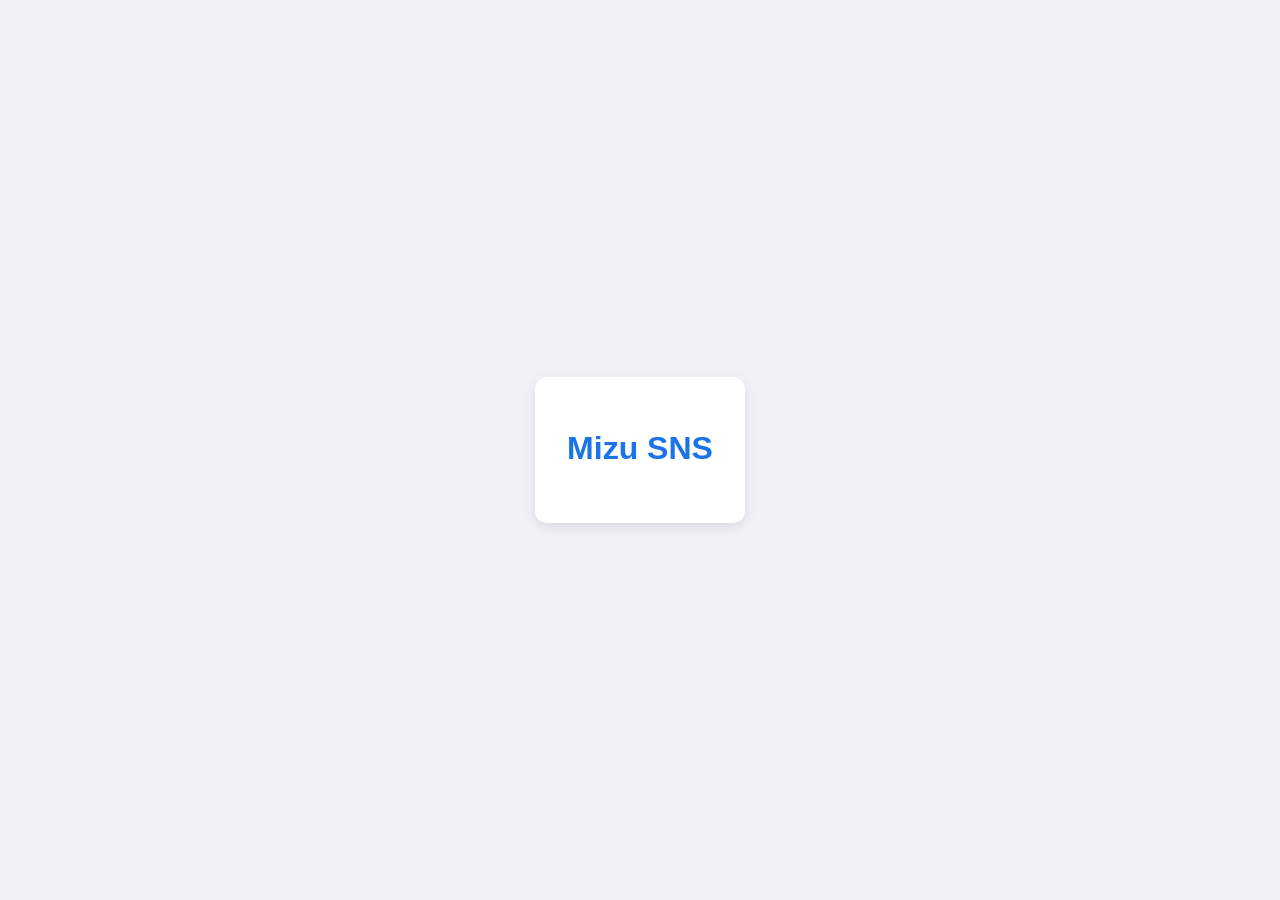
==== index.html @ 4012ebfb "Update index.html" ====
<!DOCTYPE html>
<html lang="ja">
<head>
    <meta charset="UTF-8">
    <meta name="viewport" content="width=device-width, initial-scale=1.0">
    <title>Mizu SNS - Google Login</title>
    <script src="https://accounts.google.com/gsi/client" async defer></script>
    <style>
        body { font-family: sans-serif; display: flex; flex-direction: column; align-items: center; justify-content: center; height: 100vh; margin: 0; background-color: #f0f2f5; }
        .login-box { background: white; padding: 2rem; border-radius: 12px; box-shadow: 0 4px 12px rgba(0,0,0,0.1); text-align: center; }
        h1 { color: #1a73e8; margin-bottom: 1.5rem; }
        #user-info { margin-top: 20px; display: none; }
        .profile-img { width: 80px; height: 80px; border-radius: 50%; margin-bottom: 10px; }
    </style>
</head>
<body>

    <div class="login-box">
        <h1>Mizu SNS</h1>

  <div id="g_id_onload"
       data-client_id="391723430266-hiijbc67trrqmumu6160fj61g2nvauba.apps.googleusercontent.com"           
       data-callback="handleCredentialResponse">
            </div>


        
        <div class="g_id_signin"
             data-type="standard"
             data-size="large"
             data-theme="outline"
             data-text="signin_with"
             data-shape="rectangular"
             data-logo_alignment="left">
        </div>

        <div id="user-info">
            <img id="user-pic" class="profile-img" src="" alt="Profile">
            <p id="user-name"></p>
            <p>ログインに成功しました！</p>
        </div>
    </div>

    <script>
        // ログインが成功した時に動く関数
        function handleCredentialResponse(response) {
            // サーバーから届いた「身分証明書」を解析
            const responsePayload = decodeJwtResponse(response.credential);

            console.log("ID: " + responsePayload.sub);
            console.log('Name: ' + responsePayload.name);
            console.log('Image URL: ' + responsePayload.picture);

            // 画面を書き換えてユーザー情報を表示
            document.querySelector(".g_id_signin").style.display = "none";
            document.getElementById("user-info").style.display = "block";
            document.getElementById("user-name").innerText = "こんにちは、" + responsePayload.name + "さん！";
            document.getElementById("user-pic").src = responsePayload.picture;
        }

        // Googleから届いた暗号（JWT）を読み解くための関数
        function decodeJwtResponse(token) {
            var base64Url = token.split('.')[1];
            var base64 = base64Url.replace(/-/g, '+').replace(/_/g, '/');
            var jsonPayload = decodeURIComponent(atob(base64).split('').map(function(c) {
                return '%' + ('00' + c.charCodeAt(0).toString(16)).slice(-2);
            }).join(''));
            return JSON.parse(jsonPayload);
        }
    </script>
</body>
</html>
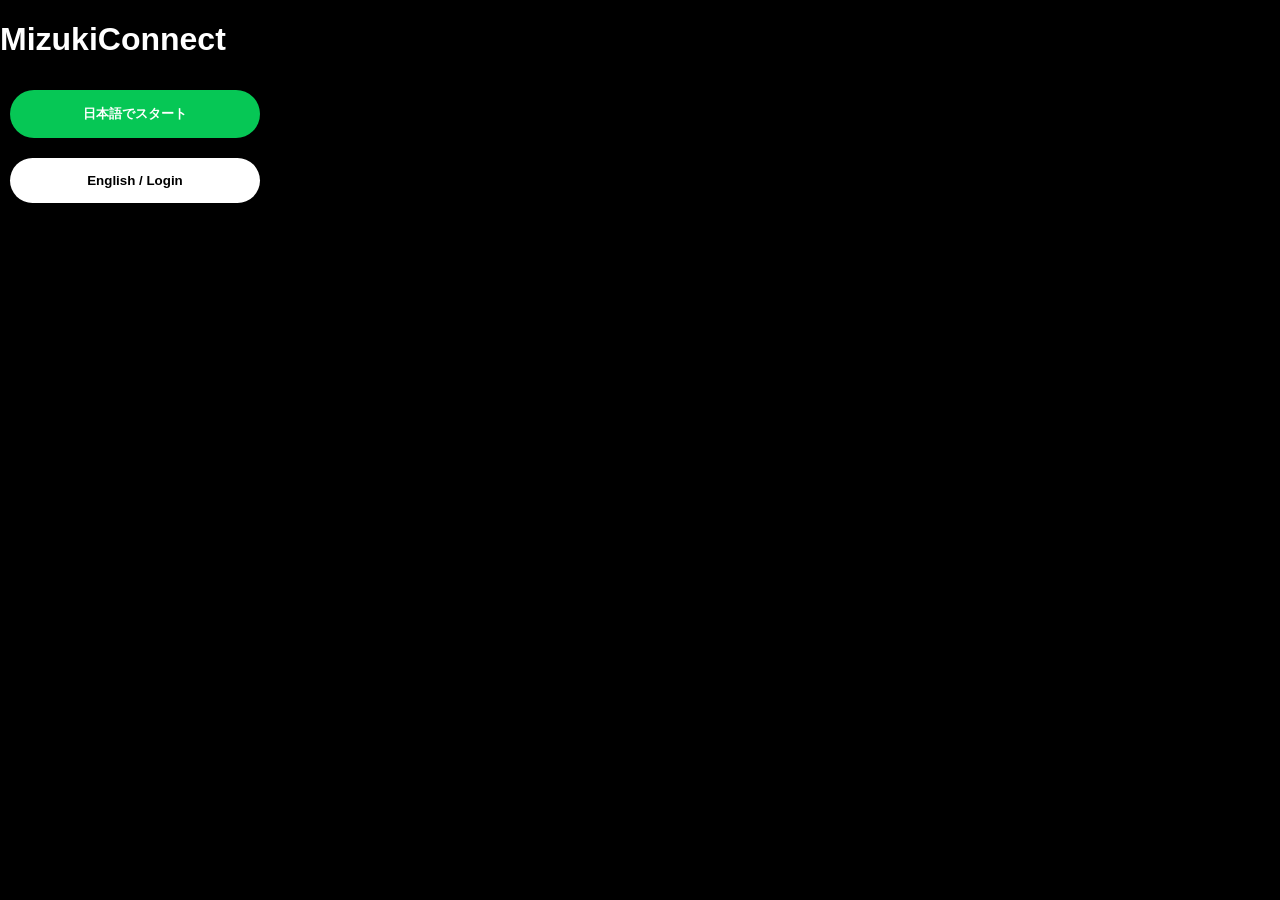
==== commit ce1b32be: "Update index.html" ====
--- a/index.html
+++ b/index.html
@@ -3,69 +3,129 @@
 <head>
     <meta charset="UTF-8">
     <meta name="viewport" content="width=device-width, initial-scale=1.0">
-    <title>Mizu SNS - Google Login</title>
+    <title>MizukiConnect</title>
     <script src="https://accounts.google.com/gsi/client" async defer></script>
     <style>
-        body { font-family: sans-serif; display: flex; flex-direction: column; align-items: center; justify-content: center; height: 100vh; margin: 0; background-color: #f0f2f5; }
-        .login-box { background: white; padding: 2rem; border-radius: 12px; box-shadow: 0 4px 12px rgba(0,0,0,0.1); text-align: center; }
-        h1 { color: #1a73e8; margin-bottom: 1.5rem; }
-        #user-info { margin-top: 20px; display: none; }
-        .profile-img { width: 80px; height: 80px; border-radius: 50%; margin-bottom: 10px; }
+        :root { --line-green: #06c755; --line-bg: #7494be; }
+        body { font-family: -apple-system, sans-serif; margin: 0; background: #000; color: white; overflow-x: hidden; }
+        .screen { display: none; height: 100vh; flex-direction: column; }
+        .active { display: flex; }
+        .btn { width: 250px; padding: 15px; margin: 10px; border-radius: 30px; border: none; font-weight: bold; cursor: pointer; }
+        input { border-radius: 8px; border: none; padding: 12px; margin: 10px; background: #1a1a1a; color: white; width: 80%; max-width: 300px; }
+        
+        /* LINE風 ID検索画面（トーク一覧） */
+        #search-screen { background: #fff; color: #000; }
+        .header { padding: 15px; font-weight: bold; font-size: 18px; border-bottom: 1px solid #eee; display: flex; justify-content: space-between; align-items: center; }
+        .search-bar { background: #f4f4f4; margin: 10px; padding: 10px; border-radius: 10px; color: #888; text-align: center; font-size: 14px; }
+        .user-item { display: flex; align-items: center; padding: 10px 15px; border-bottom: 1px solid #f9f9f9; }
+        .user-icon { width: 50px; height: 50px; border-radius: 18px; background: #eee; margin-right: 15px; }
+
+        /* LINE風 チャット画面 */
+        #chat-screen { background: var(--line-bg); }
+        #chat-area { flex: 1; overflow-y: auto; padding: 10px; display: flex; flex-direction: column; }
+        .bubble { max-width: 70%; padding: 10px; margin: 5px; border-radius: 15px; color: #000; font-size: 14px; position: relative; }
+        .mine { align-self: flex-end; background: #8de055; border-top-right-radius: 2px; }
+        .others { align-self: flex-start; background: #fff; border-top-left-radius: 2px; }
+
+        /* ナビゲーションバー */
+        .nav { display: flex; justify-content: space-around; background: #fff; border-top: 1px solid #eee; padding: 10px 0; color: #000; position: fixed; bottom: 0; width: 100%; z-index: 100; }
     </style>
 </head>
 <body>
 
-    <div class="login-box">
-        <h1>Mizu SNS</h1>
+    <div id="start-screen" class="screen active">
+        <h1>MizukiConnect</h1>
+        <button class="btn" style="background:var(--line-green); color:#fff;" onclick="switchScreen('reg-screen')">日本語でスタート</button>
+        <button class="btn" style="background:#fff; color:#000;" onclick="switchScreen('reg-screen')">English / Login</button>
+    </div>
 
-  <div id="g_id_onload"
-       data-client_id="391723430266-hiijbc67trrqmumu6160fj61g2nvauba.apps.googleusercontent.com"           
-       data-callback="handleCredentialResponse">
-            </div>
+    <div id="reg-screen" class="screen" style="align-items:center; justify-content:center;">
+        <h2>Login / Sign Up</h2>
+        <div id="g_id_onload"
+             data-client_id="391723430266-hiijbc67trrqmumu6160fj61g2nvauba.apps.googleusercontent.com"
+             data-callback="handleCredentialResponse">
+        </div>
+        <div class="g_id_signin" data-type="standard"></div>
 
+        <div id="mizu-fields" style="display:none; width:100%; text-align:center;">
+            <input type="text" id="mizu-id" placeholder="ID (英数字6-20)" oninput="vId()">
+            <input type="text" id="mizu-name" maxlength="17" placeholder="表示名 (最大17文字)">
+            <button id="reg-btn" class="btn" style="background:var(--line-green); color:#fff;" onclick="completeRegistration()" disabled>登録完了</button>
+        </div>
+    </div>
 
-        
-        <div class="g_id_signin"
-             data-type="standard"
-             data-size="large"
-             data-theme="outline"
-             data-text="signin_with"
-             data-shape="rectangular"
-             data-logo_alignment="left">
+    <div id="search-screen" class="screen">
+        <div class="header">トーク <span>🔍 👤+ ⚙️</span></div>
+        <div class="search-bar">ID検索・キーワード検索</div>
+        <div class="user-item" onclick="switchScreen('chat-screen')">
+            <div class="user-icon"></div>
+            <div><b>公式ガイド</b><br><small style="color:gray;">MizukiConnectへようこそ！</small></div>
         </div>
+        <div class="nav">
+            <span onclick="switchScreen('search-screen')">🏠</span>
+            <span onclick="switchScreen('chat-screen')">💬</span>
+            <span onclick="switchScreen('profile-screen')">👤</span>
+        </div>
+    </div>
 
-        <div id="user-info">
-            <img id="user-pic" class="profile-img" src="" alt="Profile">
-            <p id="user-name"></p>
-            <p>ログインに成功しました！</p>
+    <div id="chat-screen" class="screen">
+        <div class="header" style="background:#fff; color:#000;">
+            <span onclick="switchScreen('search-screen')">＜</span> <span>チャット</span> <span>📞</span>
+        </div>
+        <div id="chat-area"></div>
+        <div style="padding:10px 10px 70px; background:#fff; display:flex; align-items:center;">
+            <input type="text" id="msg-input" style="background:#eee; color:#000; flex:1; margin:0 10px;" placeholder="Aa">
+            <button onclick="sendMsg()" style="color:var(--line-green); background:none; font-weight:bold;">送信</button>
         </div>
     </div>
 
     <script>
-        // ログインが成功した時に動く関数
-        function handleCredentialResponse(response) {
-            // サーバーから届いた「身分証明書」を解析
-            const responsePayload = decodeJwtResponse(response.credential);
+        // 瑞希さんが送ってくれた最新のURL（/devを確実に動く形に調整）
+        const SHEET_URL = "https://script.google.com/macros/s/AKfycbxthzZpeFiWDyyckBAftP44nN1c4jZJ9TG6B1XNyaNf/exec";
 
-            console.log("ID: " + responsePayload.sub);
-            console.log('Name: ' + responsePayload.name);
-            console.log('Image URL: ' + responsePayload.picture);
+        let userEmail = "";
 
-            // 画面を書き換えてユーザー情報を表示
-            document.querySelector(".g_id_signin").style.display = "none";
-            document.getElementById("user-info").style.display = "block";
-            document.getElementById("user-name").innerText = "こんにちは、" + responsePayload.name + "さん！";
-            document.getElementById("user-pic").src = responsePayload.picture;
+        function switchScreen(id) {
+            document.querySelectorAll('.screen').forEach(s => s.classList.remove('active'));
+            document.getElementById(id).classList.add('active');
         }
 
-        // Googleから届いた暗号（JWT）を読み解くための関数
-        function decodeJwtResponse(token) {
-            var base64Url = token.split('.')[1];
-            var base64 = base64Url.replace(/-/g, '+').replace(/_/g, '/');
-            var jsonPayload = decodeURIComponent(atob(base64).split('').map(function(c) {
-                return '%' + ('00' + c.charCodeAt(0).toString(16)).slice(-2);
-            }).join(''));
-            return JSON.parse(jsonPayload);
+        function vId() {
+            const id = document.getElementById('mizu-id').value;
+            document.getElementById('reg-btn').disabled = !(/^[a-zA-Z0-9]{6,20}$/.test(id));
+        }
+
+        function handleCredentialResponse(response) {
+            const payload = JSON.parse(atob(response.credential.split('.')[1]));
+            userEmail = payload.email;
+            
+            if (localStorage.getItem('mizu_user_' + userEmail)) {
+                switchScreen('search-screen');
+            } else {
+                document.getElementById('mizu-fields').style.display = 'block';
+                document.querySelector('.g_id_signin').style.display = 'none';
+                document.getElementById('mizu-name').value = payload.name.substring(0, 17);
+            }
+        }
+
+        function completeRegistration() {
+            const id = document.getElementById('mizu-id').value;
+            const name = document.getElementById('mizu-name').value;
+
+            // スプレッドシートに送信
+            fetch(`${SHEET_URL}?email=${encodeURIComponent(userEmail)}&id=${encodeURIComponent(id)}&name=${encodeURIComponent(name)}`, { mode: 'no-cors' });
+
+            localStorage.setItem('mizu_user_' + userEmail, JSON.stringify({id, name}));
+            switchScreen('search-screen');
+        }
+
+        function sendMsg() {
+            const input = document.getElementById('msg-input');
+            if (!input.value) return;
+            const area = document.getElementById('chat-area');
+            area.innerHTML += `<div class="bubble mine">${input.value}</div>`;
+            input.value = '';
+            area.scrollTop = area.scrollHeight;
         }
     </script>
 </body>
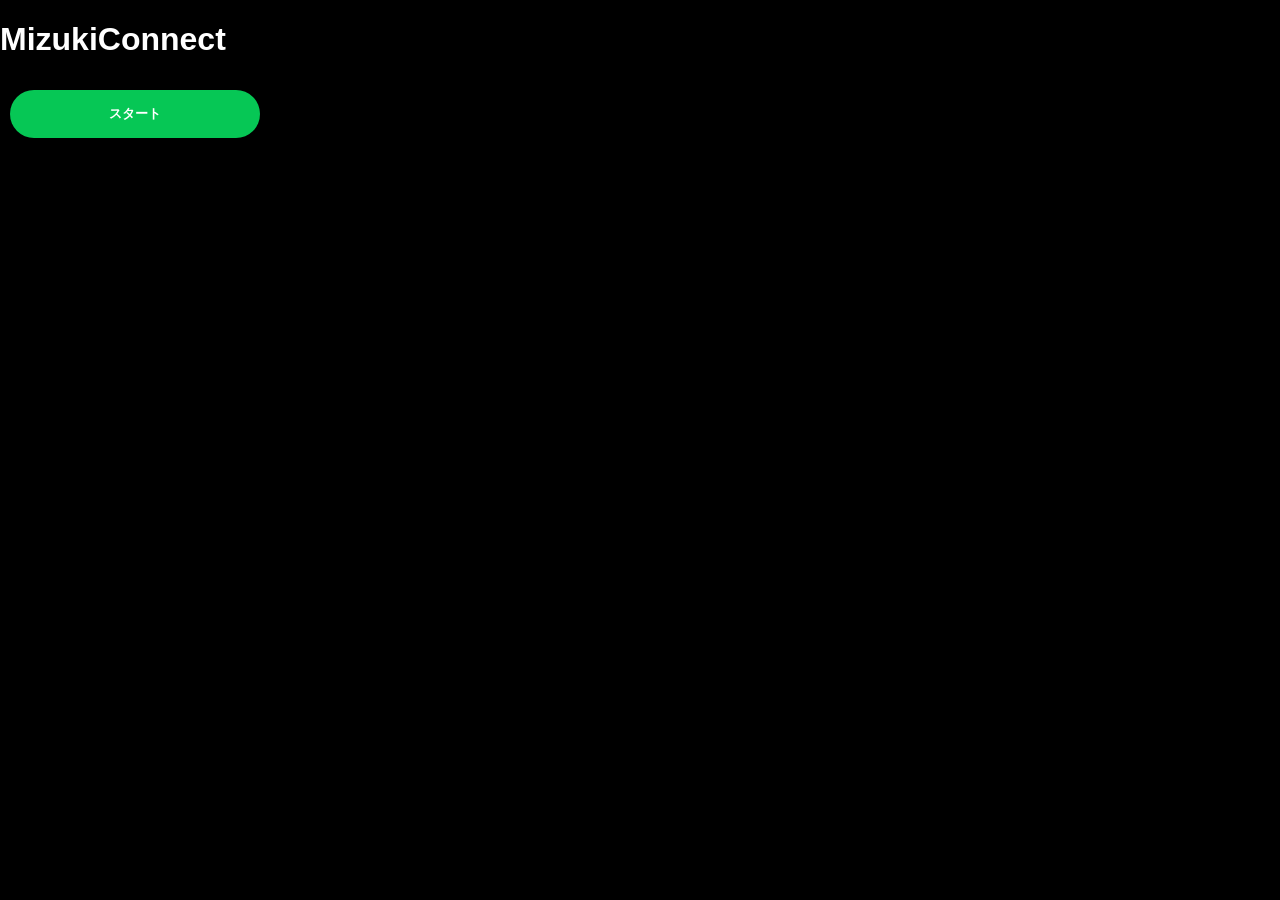
==== commit b18a3935: "Update index.html" ====
--- a/index.html
+++ b/index.html
@@ -13,44 +13,44 @@
         .btn { width: 250px; padding: 15px; margin: 10px; border-radius: 30px; border: none; font-weight: bold; cursor: pointer; }
         input { border-radius: 8px; border: none; padding: 12px; margin: 10px; background: #1a1a1a; color: white; width: 80%; max-width: 300px; }
         
-        /* LINE風 ID検索画面（トーク一覧） */
+        /* 検索・トーク一覧画面（LINE風） */
         #search-screen { background: #fff; color: #000; }
         .header { padding: 15px; font-weight: bold; font-size: 18px; border-bottom: 1px solid #eee; display: flex; justify-content: space-between; align-items: center; }
         .search-bar { background: #f4f4f4; margin: 10px; padding: 10px; border-radius: 10px; color: #888; text-align: center; font-size: 14px; }
         .user-item { display: flex; align-items: center; padding: 10px 15px; border-bottom: 1px solid #f9f9f9; }
         .user-icon { width: 50px; height: 50px; border-radius: 18px; background: #eee; margin-right: 15px; }
 
-        /* LINE風 チャット画面 */
+        /* チャット画面（LINE風） */
         #chat-screen { background: var(--line-bg); }
         #chat-area { flex: 1; overflow-y: auto; padding: 10px; display: flex; flex-direction: column; }
-        .bubble { max-width: 70%; padding: 10px; margin: 5px; border-radius: 15px; color: #000; font-size: 14px; position: relative; }
+        .bubble { max-width: 70%; padding: 10px; margin: 5px; border-radius: 15px; color: #000; font-size: 14px; }
         .mine { align-self: flex-end; background: #8de055; border-top-right-radius: 2px; }
         .others { align-self: flex-start; background: #fff; border-top-left-radius: 2px; }
-
-        /* ナビゲーションバー */
-        .nav { display: flex; justify-content: space-around; background: #fff; border-top: 1px solid #eee; padding: 10px 0; color: #000; position: fixed; bottom: 0; width: 100%; z-index: 100; }
+        
+        /* ナビゲーション */
+        .nav { display: flex; justify-content: space-around; background: #fff; border-top: 1px solid #eee; padding: 10px 0; color: #000; position: fixed; bottom: 0; width: 100%; }
     </style>
 </head>
 <body>
 
     <div id="start-screen" class="screen active">
         <h1>MizukiConnect</h1>
-        <button class="btn" style="background:var(--line-green); color:#fff;" onclick="switchScreen('reg-screen')">日本語でスタート</button>
-        <button class="btn" style="background:#fff; color:#000;" onclick="switchScreen('reg-screen')">English / Login</button>
+        <button class="btn" style="background:var(--line-green); color:#fff;" onclick="switchScreen('reg-screen')">スタート</button>
     </div>
 
     <div id="reg-screen" class="screen" style="align-items:center; justify-content:center;">
-        <h2>Login / Sign Up</h2>
+        <h2 id="login-status">Login / Sign Up</h2>
+        
         <div id="g_id_onload"
              data-client_id="391723430266-hiijbc67trrqmumu6160fj61g2nvauba.apps.googleusercontent.com"
              data-callback="handleCredentialResponse">
         </div>
         <div class="g_id_signin" data-type="standard"></div>
 
-        <div id="mizu-fields" style="display:none; width:100%; text-align:center;">
+        <div id="mizu-fields" style="display:none; width:100%; text-align:center; flex-direction:column; align-items:center;">
             <input type="text" id="mizu-id" placeholder="ID (英数字6-20)" oninput="vId()">
-            <input type="text" id="mizu-name" maxlength="17" placeholder="表示名 (最大17文字)">
-            <button id="reg-btn" class="btn" style="background:var(--line-green); color:#fff;" onclick="completeRegistration()" disabled>登録完了</button>
+            <input type="text" id="mizu-name" maxlength="17" placeholder="表示名">
+            <button id="reg-btn" class="btn" style="background:var(--line-green); color:#fff;" onclick="completeRegistration()" disabled>登録を完了する</button>
         </div>
     </div>
 
@@ -59,29 +59,19 @@
         <div class="search-bar">ID検索・キーワード検索</div>
         <div class="user-item" onclick="switchScreen('chat-screen')">
             <div class="user-icon"></div>
-            <div><b>公式ガイド</b><br><small style="color:gray;">MizukiConnectへようこそ！</small></div>
+            <div><b>公式ガイド</b><br><small style="color:gray;">スプレッドシート連携成功！</small></div>
         </div>
-        <div class="nav">
-            <span onclick="switchScreen('search-screen')">🏠</span>
-            <span onclick="switchScreen('chat-screen')">💬</span>
-            <span onclick="switchScreen('profile-screen')">👤</span>
-        </div>
+        <div class="nav"><span onclick="switchScreen('search-screen')">🏠</span><span onclick="switchScreen('chat-screen')">💬</span></div>
     </div>
 
     <div id="chat-screen" class="screen">
-        <div class="header" style="background:#fff; color:#000;">
-            <span onclick="switchScreen('search-screen')">＜</span> <span>チャット</span> <span>📞</span>
-        </div>
+        <div class="header" style="background:#fff; color:#000;"><span onclick="switchScreen('search-screen')">＜</span> チャット</div>
         <div id="chat-area"></div>
-        <div style="padding:10px 10px 70px; background:#fff; display:flex; align-items:center;">
-            <input type="text" id="msg-input" style="background:#eee; color:#000; flex:1; margin:0 10px;" placeholder="Aa">
-            <button onclick="sendMsg()" style="color:var(--line-green); background:none; font-weight:bold;">送信</button>
-        </div>
     </div>
 
     <script>
-        // 瑞希さんが送ってくれた最新のURL（/devを確実に動く形に調整）
-        const SHEET_URL = "https://script.google.com/macros/s/AKfycbxthzZpeFiWDyyckBAftP44nN1c4jZJ9TG6B1XNyaNf/exec";
+        // 瑞希さんがさっき送ってくれた /exec URLをセット済み！
+        const SHEET_URL = "https://script.google.com/macros/s/AKfycbw-E_MHkIPI8VjStwkUGjJOwdd1cPqoRJHHX-2LSt6ssL4J7bI4RXhqOjHw_WBS1KYNzw/exec";
 
         let userEmail = "";
 
@@ -98,12 +88,14 @@
         function handleCredentialResponse(response) {
             const payload = JSON.parse(atob(response.credential.split('.')[1]));
             userEmail = payload.email;
-            
+
+            // 登録済みチェック
             if (localStorage.getItem('mizu_user_' + userEmail)) {
                 switchScreen('search-screen');
             } else {
-                document.getElementById('mizu-fields').style.display = 'block';
                 document.querySelector('.g_id_signin').style.display = 'none';
+                document.getElementById('login-status').innerText = "ようこそ！ " + payload.name;
+                document.getElementById('mizu-fields').style.display = 'flex';
                 document.getElementById('mizu-name').value = payload.name.substring(0, 17);
             }
         }
@@ -112,21 +104,12 @@
             const id = document.getElementById('mizu-id').value;
             const name = document.getElementById('mizu-name').value;
 
-            // スプレッドシートに送信
+            // スプレッドシートへ送信！
             fetch(`${SHEET_URL}?email=${encodeURIComponent(userEmail)}&id=${encodeURIComponent(id)}&name=${encodeURIComponent(name)}`, { mode: 'no-cors' });
 
             localStorage.setItem('mizu_user_' + userEmail, JSON.stringify({id, name}));
             switchScreen('search-screen');
         }
-
-        function sendMsg() {
-            const input = document.getElementById('msg-input');
-            if (!input.value) return;
-            const area = document.getElementById('chat-area');
-            area.innerHTML += `<div class="bubble mine">${input.value}</div>`;
-            input.value = '';
-            area.scrollTop = area.scrollHeight;
-        }
     </script>
 </body>
 </html>
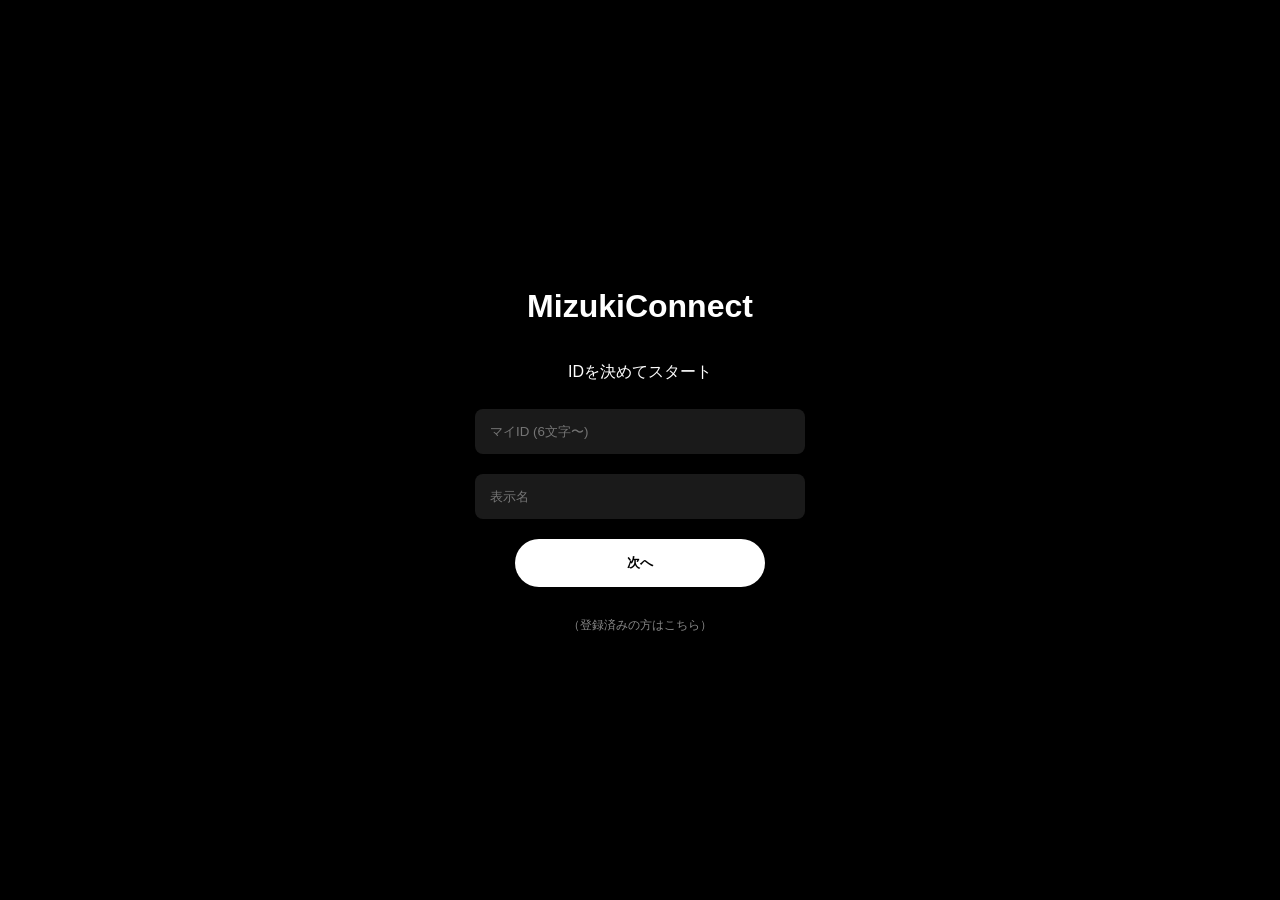
==== commit 563f2ceb: "Update index.html" ====
--- a/index.html
+++ b/index.html
@@ -6,74 +6,66 @@
     <title>MizukiConnect</title>
     <script src="https://accounts.google.com/gsi/client" async defer></script>
     <style>
-        :root { --line-green: #06c755; --line-bg: #7494be; }
+        :root { --line-green: #06c755; --line-bg: #7494be; --mizu-black: #1a1a1a; }
         body { font-family: -apple-system, sans-serif; margin: 0; background: #000; color: white; overflow-x: hidden; }
-        .screen { display: none; height: 100vh; flex-direction: column; }
+        .screen { display: none; height: 100vh; flex-direction: column; align-items: center; justify-content: center; text-align: center; }
         .active { display: flex; }
+        
+        /* 🏠 ホーム（ここからは白背景） */
+        #home-screen, #chat-screen { background: #fff; color: #000; justify-content: flex-start; }
+        .header { width: 100%; padding: 15px; font-weight: bold; border-bottom: 1px solid #eee; display: flex; justify-content: space-between; box-sizing: border-box; }
+        
         .btn { width: 250px; padding: 15px; margin: 10px; border-radius: 30px; border: none; font-weight: bold; cursor: pointer; }
-        input { border-radius: 8px; border: none; padding: 12px; margin: 10px; background: #1a1a1a; color: white; width: 80%; max-width: 300px; }
-        
-        /* 検索・トーク一覧画面（LINE風） */
-        #search-screen { background: #fff; color: #000; }
-        .header { padding: 15px; font-weight: bold; font-size: 18px; border-bottom: 1px solid #eee; display: flex; justify-content: space-between; align-items: center; }
-        .search-bar { background: #f4f4f4; margin: 10px; padding: 10px; border-radius: 10px; color: #888; text-align: center; font-size: 14px; }
-        .user-item { display: flex; align-items: center; padding: 10px 15px; border-bottom: 1px solid #f9f9f9; }
-        .user-icon { width: 50px; height: 50px; border-radius: 18px; background: #eee; margin-right: 15px; }
+        input { border-radius: 8px; border: none; padding: 15px; margin: 10px; background: var(--mizu-black); color: white; width: 80%; max-width: 300px; }
 
-        /* チャット画面（LINE風） */
-        #chat-screen { background: var(--line-bg); }
-        #chat-area { flex: 1; overflow-y: auto; padding: 10px; display: flex; flex-direction: column; }
-        .bubble { max-width: 70%; padding: 10px; margin: 5px; border-radius: 15px; color: #000; font-size: 14px; }
-        .mine { align-self: flex-end; background: #8de055; border-top-right-radius: 2px; }
-        .others { align-self: flex-start; background: #fff; border-top-left-radius: 2px; }
-        
         /* ナビゲーション */
-        .nav { display: flex; justify-content: space-around; background: #fff; border-top: 1px solid #eee; padding: 10px 0; color: #000; position: fixed; bottom: 0; width: 100%; }
+        .nav { display: flex; justify-content: space-around; background: #fff; border-top: 1px solid #eee; padding: 15px 0; position: fixed; bottom: 0; width: 100%; cursor: pointer; font-size: 24px; }
     </style>
 </head>
 <body>
 
-    <div id="start-screen" class="screen active">
+    <div id="id-setup-screen" class="screen active">
         <h1>MizukiConnect</h1>
-        <button class="btn" style="background:var(--line-green); color:#fff;" onclick="switchScreen('reg-screen')">スタート</button>
+        <p>IDを決めてスタート</p>
+        <input type="text" id="mizu-id" placeholder="マイID (6文字〜)" oninput="vId()">
+        <input type="text" id="mizu-name" placeholder="表示名">
+        <button id="next-btn" class="btn" style="background:#fff; color:#000;" onclick="switchScreen('login-screen')" disabled>次へ</button>
+        <div style="margin-top:20px; font-size:12px; color:#888; cursor:pointer;" onclick="switchScreen('home-screen')">（登録済みの方はこちら）</div>
     </div>
 
-    <div id="reg-screen" class="screen" style="align-items:center; justify-content:center;">
-        <h2 id="login-status">Login / Sign Up</h2>
-        
-        <div id="g_id_onload"
-             data-client_id="391723430266-hiijbc67trrqmumu6160fj61g2nvauba.apps.googleusercontent.com"
-             data-callback="handleCredentialResponse">
+    <div id="login-screen" class="screen">
+        <h2>Google連携</h2>
+        <div id="g_id_onload" data-client_id="391723430266-hiijbc67trrqmumu6160fj61g2nvauba.apps.googleusercontent.com" data-callback="handleCredentialResponse"></div>
+        <div class="g_id_signin" data-type="standard"></div>
+        <button class="btn" style="background:none; color:#888;" onclick="switchScreen('id-setup-screen')">戻る</button>
+    </div>
+
+    <div id="home-screen" class="screen">
+        <div class="header">トーク <span>🔍 👤+</span></div>
+        <div style="padding:20px; border-bottom:1px solid #eee; width:100%; text-align:left; cursor:pointer;" onclick="switchScreen('chat-screen')">
+            <b>Mizu公式ガイド</b><br><small style="color:gray;">中に入れたね！おめでとう！</small>
         </div>
-        <div class="g_id_signin" data-type="standard"></div>
-
-        <div id="mizu-fields" style="display:none; width:100%; text-align:center; flex-direction:column; align-items:center;">
-            <input type="text" id="mizu-id" placeholder="ID (英数字6-20)" oninput="vId()">
-            <input type="text" id="mizu-name" maxlength="17" placeholder="表示名">
-            <button id="reg-btn" class="btn" style="background:var(--line-green); color:#fff;" onclick="completeRegistration()" disabled>登録を完了する</button>
+        <div class="nav">
+            <div onclick="switchScreen('home-screen')">🏠</div>
+            <div onclick="switchScreen('chat-screen')">💬</div>
         </div>
     </div>
 
-    <div id="search-screen" class="screen">
-        <div class="header">トーク <span>🔍 👤+ ⚙️</span></div>
-        <div class="search-bar">ID検索・キーワード検索</div>
-        <div class="user-item" onclick="switchScreen('chat-screen')">
-            <div class="user-icon"></div>
-            <div><b>公式ガイド</b><br><small style="color:gray;">スプレッドシート連携成功！</small></div>
+    <div id="chat-screen" class="screen">
+        <div class="header">
+            <span onclick="switchScreen('home-screen')">＜</span> <span>公式チャット</span>
         </div>
-        <div class="nav"><span onclick="switchScreen('search-screen')">🏠</span><span onclick="switchScreen('chat-screen')">💬</span></div>
-    </div>
-
-    <div id="chat-screen" class="screen">
-        <div class="header" style="background:#fff; color:#000;"><span onclick="switchScreen('search-screen')">＜</span> チャット</div>
-        <div id="chat-area"></div>
+        <div id="chat-area" style="flex:1; width:100%; padding:10px; background:var(--line-bg); overflow-y:auto;">
+            <div style="background:#fff; padding:10px; border-radius:10px; width:fit-content; margin:5px;">いらっしゃい！</div>
+        </div>
+        <div class="nav">
+            <div onclick="switchScreen('home-screen')">🏠</div>
+            <div onclick="switchScreen('chat-screen')">💬</div>
+        </div>
     </div>
 
     <script>
-        // 瑞希さんがさっき送ってくれた /exec URLをセット済み！
         const SHEET_URL = "https://script.google.com/macros/s/AKfycbw-E_MHkIPI8VjStwkUGjJOwdd1cPqoRJHHX-2LSt6ssL4J7bI4RXhqOjHw_WBS1KYNzw/exec";
-
-        let userEmail = "";
 
         function switchScreen(id) {
             document.querySelectorAll('.screen').forEach(s => s.classList.remove('active'));
@@ -82,33 +74,26 @@
 
         function vId() {
             const id = document.getElementById('mizu-id').value;
-            document.getElementById('reg-btn').disabled = !(/^[a-zA-Z0-9]{6,20}$/.test(id));
+            document.getElementById('next-btn').disabled = (id.length < 6);
         }
 
         function handleCredentialResponse(response) {
             const payload = JSON.parse(atob(response.credential.split('.')[1]));
-            userEmail = payload.email;
+            const myId = document.getElementById('mizu-id').value;
+            const myName = document.getElementById('mizu-name').value || "名無し";
 
-            // 登録済みチェック
-            if (localStorage.getItem('mizu_user_' + userEmail)) {
-                switchScreen('search-screen');
-            } else {
-                document.querySelector('.g_id_signin').style.display = 'none';
-                document.getElementById('login-status').innerText = "ようこそ！ " + payload.name;
-                document.getElementById('mizu-fields').style.display = 'flex';
-                document.getElementById('mizu-name').value = payload.name.substring(0, 17);
-            }
+            fetch(`${SHEET_URL}?email=${encodeURIComponent(payload.email)}&id=${encodeURIComponent(myId)}&name=${encodeURIComponent(myName)}`, { mode: 'no-cors' });
+            
+            // ログインしたことを保存
+            localStorage.setItem('mizu_login', 'true');
+            switchScreen('home-screen');
         }
 
-        function completeRegistration() {
-            const id = document.getElementById('mizu-id').value;
-            const name = document.getElementById('mizu-name').value;
-
-            // スプレッドシートへ送信！
-            fetch(`${SHEET_URL}?email=${encodeURIComponent(userEmail)}&id=${encodeURIComponent(id)}&name=${encodeURIComponent(name)}`, { mode: 'no-cors' });
-
-            localStorage.setItem('mizu_user_' + userEmail, JSON.stringify({id, name}));
-            switchScreen('search-screen');
+        // ページを開いた時のチェック
+        window.onload = () => {
+            if (localStorage.getItem('mizu_login') === 'true') {
+                switchScreen('home-screen'); // ログイン済みなら即ホームへ
+            }
         }
     </script>
 </body>
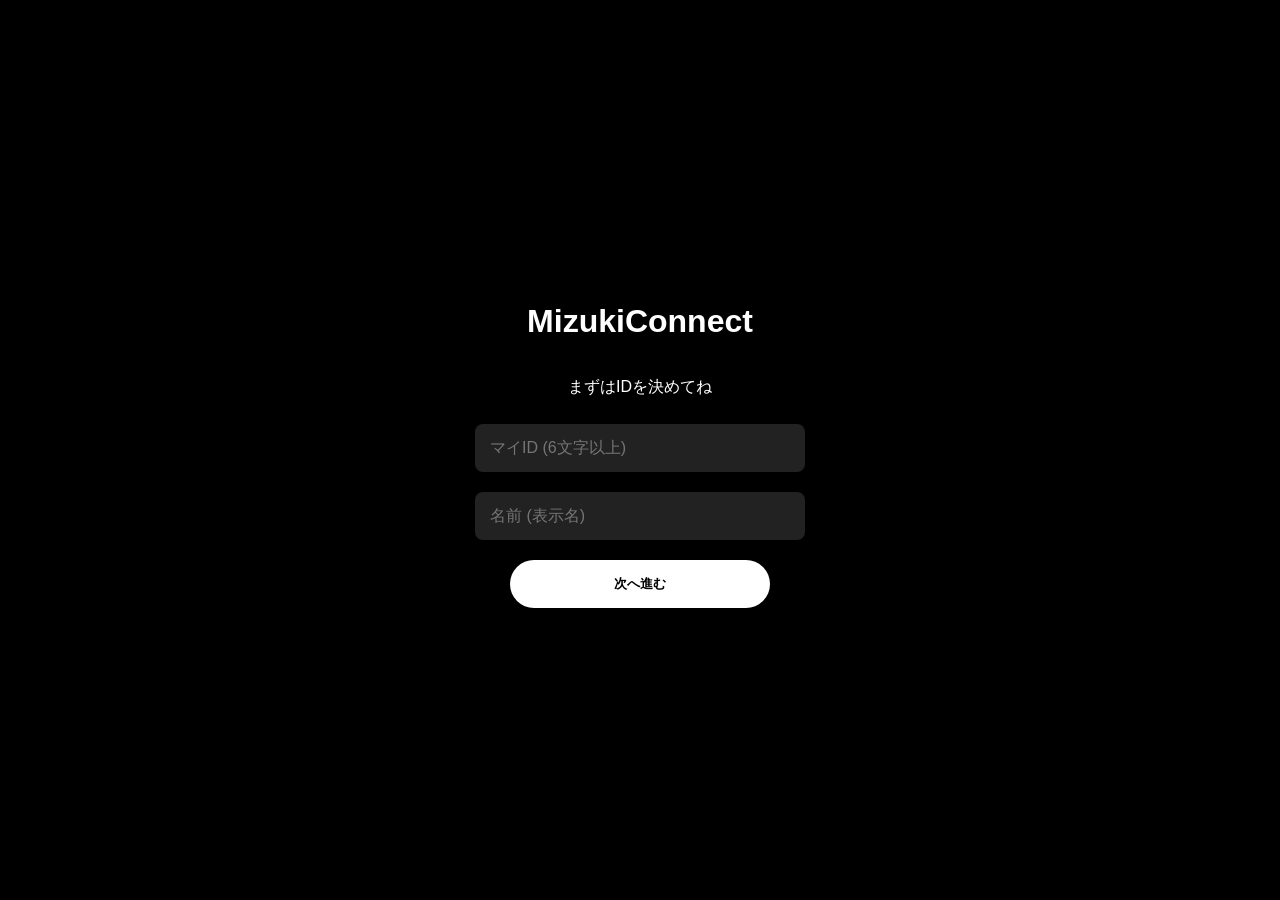
==== commit 40b52d0a: "Update index.html" ====
--- a/index.html
+++ b/index.html
@@ -6,61 +6,56 @@
     <title>MizukiConnect</title>
     <script src="https://accounts.google.com/gsi/client" async defer></script>
     <style>
-        :root { --line-green: #06c755; --line-bg: #7494be; --mizu-black: #1a1a1a; }
-        body { font-family: -apple-system, sans-serif; margin: 0; background: #000; color: white; overflow-x: hidden; }
-        .screen { display: none; height: 100vh; flex-direction: column; align-items: center; justify-content: center; text-align: center; }
+        :root { --line-green: #06c755; --line-bg: #7494be; }
+        body { font-family: sans-serif; margin: 0; background: #000; color: white; text-align: center; }
+        .screen { display: none; height: 100vh; flex-direction: column; align-items: center; justify-content: center; }
         .active { display: flex; }
+        .btn { width: 260px; padding: 15px; margin: 10px; border-radius: 30px; border: none; font-weight: bold; cursor: pointer; background: #fff; color: #000; }
+        input { border-radius: 8px; border: none; padding: 15px; margin: 10px; width: 80%; max-width: 300px; font-size: 16px; background: #222; color: #fff; }
         
-        /* 🏠 ホーム（ここからは白背景） */
-        #home-screen, #chat-screen { background: #fff; color: #000; justify-content: flex-start; }
-        .header { width: 100%; padding: 15px; font-weight: bold; border-bottom: 1px solid #eee; display: flex; justify-content: space-between; box-sizing: border-box; }
-        
-        .btn { width: 250px; padding: 15px; margin: 10px; border-radius: 30px; border: none; font-weight: bold; cursor: pointer; }
-        input { border-radius: 8px; border: none; padding: 15px; margin: 10px; background: var(--mizu-black); color: white; width: 80%; max-width: 300px; }
-
-        /* ナビゲーション */
-        .nav { display: flex; justify-content: space-around; background: #fff; border-top: 1px solid #eee; padding: 15px 0; position: fixed; bottom: 0; width: 100%; cursor: pointer; font-size: 24px; }
+        /* ホーム画面 */
+        #home-screen { background: #fff; color: #000; justify-content: flex-start; }
+        .header { width: 100%; padding: 15px; font-weight: bold; border-bottom: 1px solid #eee; box-sizing: border-box; text-align: left; }
+        .nav { display: flex; justify-content: space-around; background: #fff; border-top: 1px solid #eee; padding: 15px 0; position: fixed; bottom: 0; width: 100%; font-size: 24px; }
     </style>
 </head>
 <body>
 
     <div id="id-setup-screen" class="screen active">
         <h1>MizukiConnect</h1>
-        <p>IDを決めてスタート</p>
-        <input type="text" id="mizu-id" placeholder="マイID (6文字〜)" oninput="vId()">
-        <input type="text" id="mizu-name" placeholder="表示名">
-        <button id="next-btn" class="btn" style="background:#fff; color:#000;" onclick="switchScreen('login-screen')" disabled>次へ</button>
-        <div style="margin-top:20px; font-size:12px; color:#888; cursor:pointer;" onclick="switchScreen('home-screen')">（登録済みの方はこちら）</div>
+        <p>まずはIDを決めてね</p>
+        <input type="text" id="mizu-id" placeholder="マイID (6文字以上)" oninput="vId()">
+        <input type="text" id="mizu-name" placeholder="名前 (表示名)">
+        <button id="next-btn" class="btn" onclick="switchScreen('login-screen')" disabled>次へ進む</button>
     </div>
 
     <div id="login-screen" class="screen">
-        <h2>Google連携</h2>
-        <div id="g_id_onload" data-client_id="391723430266-hiijbc67trrqmumu6160fj61g2nvauba.apps.googleusercontent.com" data-callback="handleCredentialResponse"></div>
-        <div class="g_id_signin" data-type="standard"></div>
-        <button class="btn" style="background:none; color:#888;" onclick="switchScreen('id-setup-screen')">戻る</button>
+        <h2>Googleで本人確認</h2>
+        <p style="font-size:12px; color:#aaa; margin-bottom:20px;">さっき決めたID: <span id="confirm-id" style="color:#fff;"></span></p>
+        
+        <div style="margin: 0 auto; display: inline-block;">
+            <div id="g_id_onload"
+                 data-client_id="391723430266-hiijbc67trrqmumu6160fj61g2nvauba.apps.googleusercontent.com"
+                 data-callback="handleCredentialResponse"
+                 data-auto_prompt="false"
+                 data-ux_mode="popup">
+            </div>
+            <div class="g_id_signin" data-type="standard" data-shape="pill"></div>
+        </div>
+
+        <button class="btn" style="background:none; color:#888; margin-top:30px;" onclick="switchScreen('id-setup-screen')">戻る</button>
     </div>
 
     <div id="home-screen" class="screen">
-        <div class="header">トーク <span>🔍 👤+</span></div>
-        <div style="padding:20px; border-bottom:1px solid #eee; width:100%; text-align:left; cursor:pointer;" onclick="switchScreen('chat-screen')">
-            <b>Mizu公式ガイド</b><br><small style="color:gray;">中に入れたね！おめでとう！</small>
+        <div class="header">トーク一覧</div>
+        <div style="padding: 40px; text-align: center;">
+            <p>🎉 ログイン成功！</p>
+            <p id="display-my-id" style="color:var(--line-green); font-weight:bold; font-size:24px;"></p>
+            <button class="btn" style="background:#eee;" onclick="logout()">ログアウト</button>
         </div>
         <div class="nav">
-            <div onclick="switchScreen('home-screen')">🏠</div>
-            <div onclick="switchScreen('chat-screen')">💬</div>
-        </div>
-    </div>
-
-    <div id="chat-screen" class="screen">
-        <div class="header">
-            <span onclick="switchScreen('home-screen')">＜</span> <span>公式チャット</span>
-        </div>
-        <div id="chat-area" style="flex:1; width:100%; padding:10px; background:var(--line-bg); overflow-y:auto;">
-            <div style="background:#fff; padding:10px; border-radius:10px; width:fit-content; margin:5px;">いらっしゃい！</div>
-        </div>
-        <div class="nav">
-            <div onclick="switchScreen('home-screen')">🏠</div>
-            <div onclick="switchScreen('chat-screen')">💬</div>
+            <div onclick="location.reload()">🏠</div>
+            <div onclick="alert('チャット準備中！')">💬</div>
         </div>
     </div>
 
@@ -70,6 +65,9 @@
         function switchScreen(id) {
             document.querySelectorAll('.screen').forEach(s => s.classList.remove('active'));
             document.getElementById(id).classList.add('active');
+            if(id === 'login-screen') {
+                document.getElementById('confirm-id').innerText = "@" + document.getElementById('mizu-id').value;
+            }
         }
 
         function vId() {
@@ -77,22 +75,41 @@
             document.getElementById('next-btn').disabled = (id.length < 6);
         }
 
+        // Googleログインが成功した時の処理
         function handleCredentialResponse(response) {
+            console.log("Google Auth Success!");
+            
+            // データを解析
             const payload = JSON.parse(atob(response.credential.split('.')[1]));
-            const myId = document.getElementById('mizu-id').value;
-            const myName = document.getElementById('mizu-name').value || "名無し";
+            const mid = document.getElementById('mizu-id').value;
+            const mname = document.getElementById('mizu-name').value || "名無し";
 
-            fetch(`${SHEET_URL}?email=${encodeURIComponent(payload.email)}&id=${encodeURIComponent(myId)}&name=${encodeURIComponent(myName)}`, { mode: 'no-cors' });
-            
-            // ログインしたことを保存
-            localStorage.setItem('mizu_login', 'true');
+            // 1. スプレッドシートに送信
+            fetch(`${SHEET_URL}?email=${encodeURIComponent(payload.email)}&id=${encodeURIComponent(mid)}&name=${encodeURIComponent(mname)}`, { mode: 'no-cors' });
+
+            // 2. ログイン状態を即保存
+            localStorage.setItem('mizuki_auth', 'true');
+            localStorage.setItem('mizuki_my_id', mid);
+
+            // 3. 0.3秒だけ待って確実にホームへ飛ばす（無限ループ回避）
+            setTimeout(() => {
+                enterHome(mid);
+            }, 300);
+        }
+
+        function enterHome(id) {
+            document.getElementById('display-my-id').innerText = "@" + id;
             switchScreen('home-screen');
         }
 
-        // ページを開いた時のチェック
+        function logout() {
+            localStorage.clear();
+            location.reload();
+        }
+
         window.onload = () => {
-            if (localStorage.getItem('mizu_login') === 'true') {
-                switchScreen('home-screen'); // ログイン済みなら即ホームへ
+            if (localStorage.getItem('mizuki_auth') === 'true') {
+                enterHome(localStorage.getItem('mizuki_my_id'));
             }
         }
     </script>
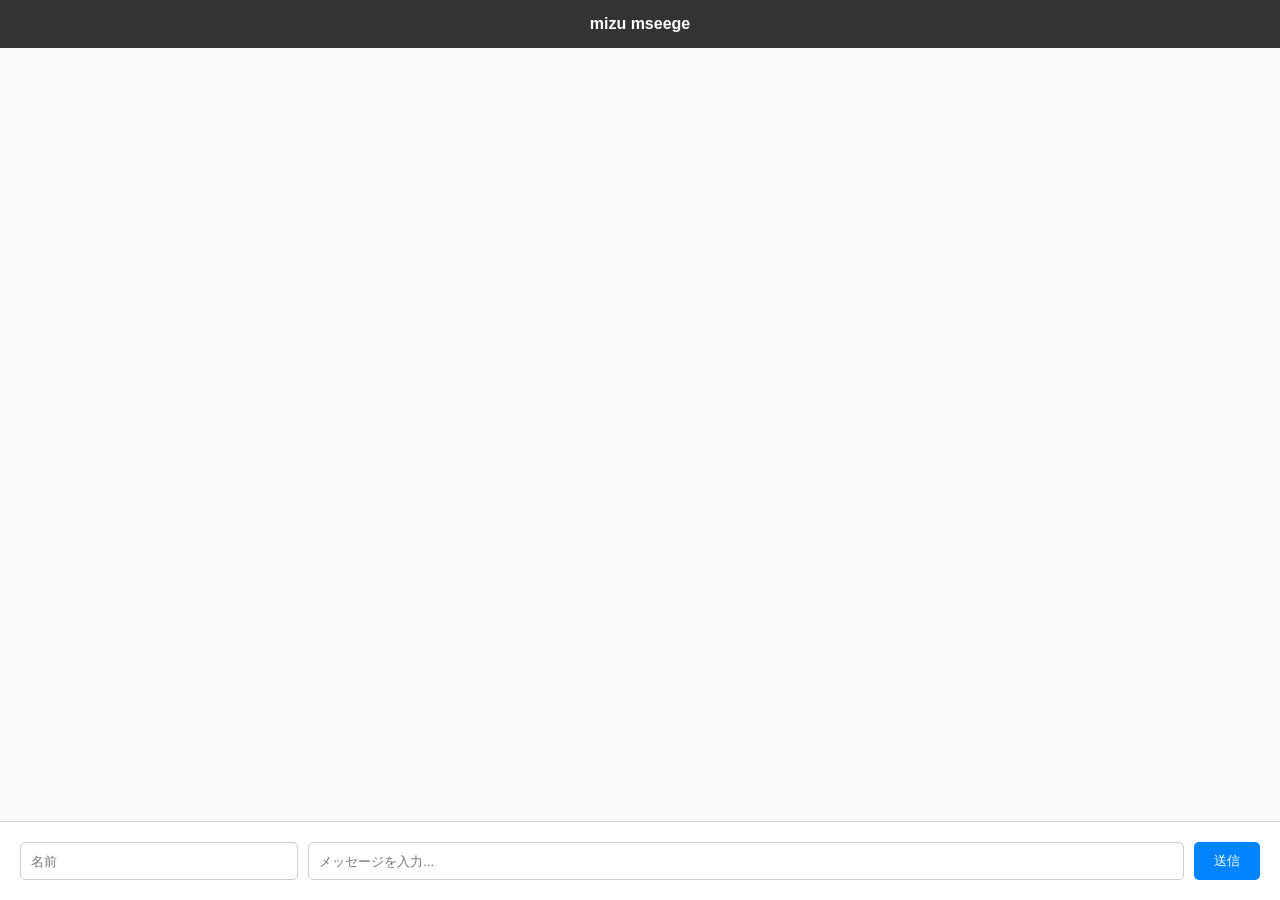
==== commit 8a1f34e3: "Update index.html" ====
--- a/index.html
+++ b/index.html
@@ -1,117 +1,82 @@
 <!DOCTYPE html>
 <html lang="ja">
 <head>
-    <meta charset="UTF-8">
-    <meta name="viewport" content="width=device-width, initial-scale=1.0">
-    <title>MizukiConnect</title>
-    <script src="https://accounts.google.com/gsi/client" async defer></script>
-    <style>
-        :root { --line-green: #06c755; --line-bg: #7494be; }
-        body { font-family: sans-serif; margin: 0; background: #000; color: white; text-align: center; }
-        .screen { display: none; height: 100vh; flex-direction: column; align-items: center; justify-content: center; }
-        .active { display: flex; }
-        .btn { width: 260px; padding: 15px; margin: 10px; border-radius: 30px; border: none; font-weight: bold; cursor: pointer; background: #fff; color: #000; }
-        input { border-radius: 8px; border: none; padding: 15px; margin: 10px; width: 80%; max-width: 300px; font-size: 16px; background: #222; color: #fff; }
-        
-        /* ホーム画面 */
-        #home-screen { background: #fff; color: #000; justify-content: flex-start; }
-        .header { width: 100%; padding: 15px; font-weight: bold; border-bottom: 1px solid #eee; box-sizing: border-box; text-align: left; }
-        .nav { display: flex; justify-content: space-around; background: #fff; border-top: 1px solid #eee; padding: 15px 0; position: fixed; bottom: 0; width: 100%; font-size: 24px; }
-    </style>
+  <meta charset="UTF-8">
+  <meta name="viewport" content="width=device-width, initial-scale=1.0">
+  <title>mizu mseege</title>
+  <style>
+    body { font-family: 'Helvetica Neue', Arial, sans-serif; background: #fafafa; margin: 0; display: flex; flex-direction: column; height: 100vh; }
+    header { background: #333; color: white; padding: 15px; text-align: center; font-weight: bold; }
+    #chat-box { flex: 1; overflow-y: auto; padding: 20px; display: flex; flex-direction: column; gap: 10px; }
+    .msg { background: white; padding: 10px 15px; border-radius: 15px; border: 1px solid #eee; align-self: flex-start; max-width: 80%; box-shadow: 0 2px 5px rgba(0,0,0,0.05); }
+    .footer { background: white; padding: 20px; border-top: 1px solid #ddd; display: flex; gap: 10px; }
+    input { flex: 1; padding: 10px; border: 1px solid #ccc; border-radius: 5px; outline: none; }
+    button { padding: 10px 20px; background: #0084ff; color: white; border: none; border-radius: 5px; cursor: pointer; }
+    button:disabled { background: #ccc; }
+  </style>
 </head>
 <body>
 
-    <div id="id-setup-screen" class="screen active">
-        <h1>MizukiConnect</h1>
-        <p>まずはIDを決めてね</p>
-        <input type="text" id="mizu-id" placeholder="マイID (6文字以上)" oninput="vId()">
-        <input type="text" id="mizu-name" placeholder="名前 (表示名)">
-        <button id="next-btn" class="btn" onclick="switchScreen('login-screen')" disabled>次へ進む</button>
-    </div>
+<header>mizu mseege</header>
 
-    <div id="login-screen" class="screen">
-        <h2>Googleで本人確認</h2>
-        <p style="font-size:12px; color:#aaa; margin-bottom:20px;">さっき決めたID: <span id="confirm-id" style="color:#fff;"></span></p>
-        
-        <div style="margin: 0 auto; display: inline-block;">
-            <div id="g_id_onload"
-                 data-client_id="391723430266-hiijbc67trrqmumu6160fj61g2nvauba.apps.googleusercontent.com"
-                 data-callback="handleCredentialResponse"
-                 data-auto_prompt="false"
-                 data-ux_mode="popup">
-            </div>
-            <div class="g_id_signin" data-type="standard" data-shape="pill"></div>
+<div id="chat-box"></div>
+
+<div class="footer">
+  <input type="text" id="name" placeholder="名前" style="flex: 0.3;">
+  <input type="text" id="content" placeholder="メッセージを入力...">
+  <button id="send-btn" onclick="sendMessage()">送信</button>
+</div>
+
+<script>
+  // ここにGASのウェブアプリURLを貼る
+  const ENDPOINT = "YOUR_GAS_WEBAPP_URL";
+
+  // メッセージ読み込み
+  async function loadMessages() {
+    try {
+      const res = await fetch(ENDPOINT);
+      const data = await res.json();
+      const chatBox = document.getElementById('chat-box');
+      chatBox.innerHTML = data.map(m => `
+        <div class="msg">
+          <small style="color:#888;">${m.name}</small><br>
+          ${m.message}
         </div>
+      `).join('');
+      chatBox.scrollTop = chatBox.scrollHeight;
+    } catch (e) {
+      console.error("読み込みエラー:", e);
+    }
+  }
 
-        <button class="btn" style="background:none; color:#888; margin-top:30px;" onclick="switchScreen('id-setup-screen')">戻る</button>
-    </div>
+  // 送信処理
+  async function sendMessage() {
+    const name = document.getElementById('name').value || "ななし";
+    const message = document.getElementById('content').value;
+    const btn = document.getElementById('send-btn');
 
-    <div id="home-screen" class="screen">
-        <div class="header">トーク一覧</div>
-        <div style="padding: 40px; text-align: center;">
-            <p>🎉 ログイン成功！</p>
-            <p id="display-my-id" style="color:var(--line-green); font-weight:bold; font-size:24px;"></p>
-            <button class="btn" style="background:#eee;" onclick="logout()">ログアウト</button>
-        </div>
-        <div class="nav">
-            <div onclick="location.reload()">🏠</div>
-            <div onclick="alert('チャット準備中！')">💬</div>
-        </div>
-    </div>
+    if (!message) return;
 
-    <script>
-        const SHEET_URL = "https://script.google.com/macros/s/AKfycbw-E_MHkIPI8VjStwkUGjJOwdd1cPqoRJHHX-2LSt6ssL4J7bI4RXhqOjHw_WBS1KYNzw/exec";
+    btn.disabled = true;
+    try {
+      await fetch(ENDPOINT, {
+        method: "POST",
+        body: JSON.stringify({ name: name, message: message })
+      });
+      document.getElementById('content').value = "";
+      loadMessages();
+    } catch (e) {
+      alert("送信に失敗したよ");
+    } finally {
+      btn.disabled = false;
+    }
+  }
 
-        function switchScreen(id) {
-            document.querySelectorAll('.screen').forEach(s => s.classList.remove('active'));
-            document.getElementById(id).classList.add('active');
-            if(id === 'login-screen') {
-                document.getElementById('confirm-id').innerText = "@" + document.getElementById('mizu-id').value;
-            }
-        }
+  // 初回読み込み
+  loadMessages();
+  // 10秒ごとに自動更新
+  setInterval(loadMessages, 10000);
+</script>
 
-        function vId() {
-            const id = document.getElementById('mizu-id').value;
-            document.getElementById('next-btn').disabled = (id.length < 6);
-        }
-
-        // Googleログインが成功した時の処理
-        function handleCredentialResponse(response) {
-            console.log("Google Auth Success!");
-            
-            // データを解析
-            const payload = JSON.parse(atob(response.credential.split('.')[1]));
-            const mid = document.getElementById('mizu-id').value;
-            const mname = document.getElementById('mizu-name').value || "名無し";
-
-            // 1. スプレッドシートに送信
-            fetch(`${SHEET_URL}?email=${encodeURIComponent(payload.email)}&id=${encodeURIComponent(mid)}&name=${encodeURIComponent(mname)}`, { mode: 'no-cors' });
-
-            // 2. ログイン状態を即保存
-            localStorage.setItem('mizuki_auth', 'true');
-            localStorage.setItem('mizuki_my_id', mid);
-
-            // 3. 0.3秒だけ待って確実にホームへ飛ばす（無限ループ回避）
-            setTimeout(() => {
-                enterHome(mid);
-            }, 300);
-        }
-
-        function enterHome(id) {
-            document.getElementById('display-my-id').innerText = "@" + id;
-            switchScreen('home-screen');
-        }
-
-        function logout() {
-            localStorage.clear();
-            location.reload();
-        }
-
-        window.onload = () => {
-            if (localStorage.getItem('mizuki_auth') === 'true') {
-                enterHome(localStorage.getItem('mizuki_my_id'));
-            }
-        }
-    </script>
 </body>
 </html>
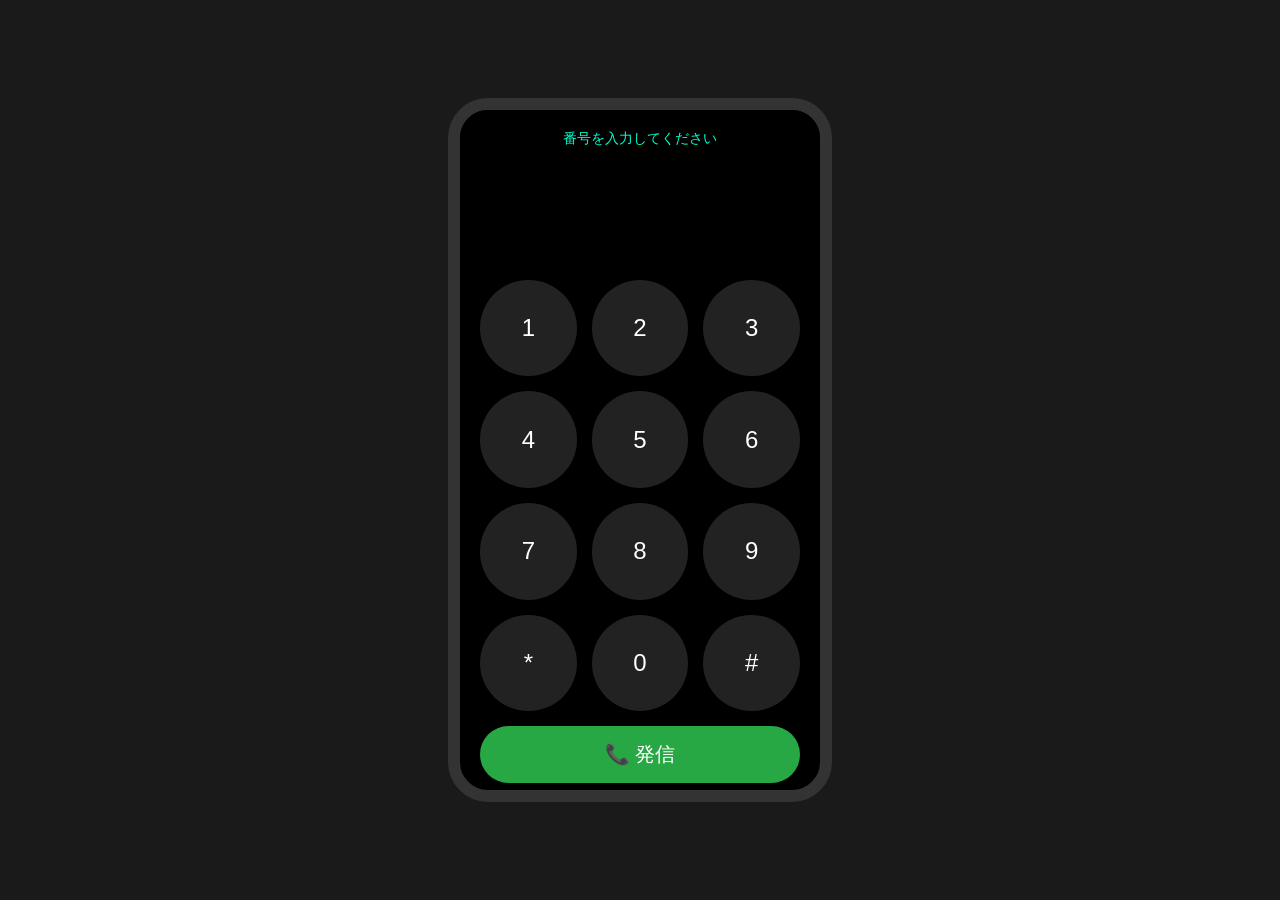
==== commit 64c5b979: "Add files via upload" ====
--- a/index.html
+++ b/index.html
@@ -1,82 +1,40 @@
-<!DOCTYPE html>
-<html lang="ja">
-<head>
-  <meta charset="UTF-8">
-  <meta name="viewport" content="width=device-width, initial-scale=1.0">
-  <title>mizu mseege</title>
-  <style>
-    body { font-family: 'Helvetica Neue', Arial, sans-serif; background: #fafafa; margin: 0; display: flex; flex-direction: column; height: 100vh; }
-    header { background: #333; color: white; padding: 15px; text-align: center; font-weight: bold; }
-    #chat-box { flex: 1; overflow-y: auto; padding: 20px; display: flex; flex-direction: column; gap: 10px; }
-    .msg { background: white; padding: 10px 15px; border-radius: 15px; border: 1px solid #eee; align-self: flex-start; max-width: 80%; box-shadow: 0 2px 5px rgba(0,0,0,0.05); }
-    .footer { background: white; padding: 20px; border-top: 1px solid #ddd; display: flex; gap: 10px; }
-    input { flex: 1; padding: 10px; border: 1px solid #ccc; border-radius: 5px; outline: none; }
-    button { padding: 10px 20px; background: #0084ff; color: white; border: none; border-radius: 5px; cursor: pointer; }
-    button:disabled { background: #ccc; }
-  </style>
-</head>
-<body>
-
-<header>mizu mseege</header>
-
-<div id="chat-box"></div>
-
-<div class="footer">
-  <input type="text" id="name" placeholder="名前" style="flex: 0.3;">
-  <input type="text" id="content" placeholder="メッセージを入力...">
-  <button id="send-btn" onclick="sendMessage()">送信</button>
-</div>
-
-<script>
-  // ここにGASのウェブアプリURLを貼る
-  const ENDPOINT = "YOUR_GAS_WEBAPP_URL";
-
-  // メッセージ読み込み
-  async function loadMessages() {
-    try {
-      const res = await fetch(ENDPOINT);
-      const data = await res.json();
-      const chatBox = document.getElementById('chat-box');
-      chatBox.innerHTML = data.map(m => `
-        <div class="msg">
-          <small style="color:#888;">${m.name}</small><br>
-          ${m.message}
-        </div>
-      `).join('');
-      chatBox.scrollTop = chatBox.scrollHeight;
-    } catch (e) {
-      console.error("読み込みエラー:", e);
-    }
-  }
-
-  // 送信処理
-  async function sendMessage() {
-    const name = document.getElementById('name').value || "ななし";
-    const message = document.getElementById('content').value;
-    const btn = document.getElementById('send-btn');
-
-    if (!message) return;
-
-    btn.disabled = true;
-    try {
-      await fetch(ENDPOINT, {
-        method: "POST",
-        body: JSON.stringify({ name: name, message: message })
-      });
-      document.getElementById('content').value = "";
-      loadMessages();
-    } catch (e) {
-      alert("送信に失敗したよ");
-    } finally {
-      btn.disabled = false;
-    }
-  }
-
-  // 初回読み込み
-  loadMessages();
-  // 10秒ごとに自動更新
-  setInterval(loadMessages, 10000);
-</script>
-
-</body>
-</html>
+<!DOCTYPE html>
+<html lang="ja">
+<head>
+    <meta charset="UTF-8">
+    <meta name="viewport" content="width=device-width, initial-scale=1.0">
+    <title>通報シミュレーター</title>
+    <link rel="stylesheet" href="style.css">
+</head>
+<body>
+    <div id="screen">
+        <div id="image-container">
+            <img id="scene-img" src="" alt="現場画像">
+        </div>
+        
+        <div id="display">
+            <div id="status" class="status">番号を入力してください</div>
+            <div id="number-display"></div>
+            <div id="transcript" class="transcript"></div>
+        </div>
+
+        <div id="keypad">
+            <div class="key" onclick="press('1')">1</div>
+            <div class="key" onclick="press('2')">2</div>
+            <div class="key" onclick="press('3')">3</div>
+            <div class="key" onclick="press('4')">4</div>
+            <div class="key" onclick="press('5')">5</div>
+            <div class="key" onclick="press('6')">6</div>
+            <div class="key" onclick="press('7')">7</div>
+            <div class="key" onclick="press('8')">8</div>
+            <div class="key" onclick="press('9')">9</div>
+            <div class="key" onclick="press('*')">*</div>
+            <div class="key" onclick="press('0')">0</div>
+            <div class="key" onclick="press('#')">#</div>
+            <button class="call-btn" onclick="makeCall()">📞 発信</button>
+            <button class="reset-btn" onclick="reset()">リセット</button>
+        </div>
+    </div>
+    <script src="script.js"></script>
+</body>
+</html>
--- a/style.css
+++ b/style.css
@@ -0,0 +1,93 @@
+body {
+    background: #1a1a1a;
+    color: white;
+    display: flex;
+    justify-content: center;
+    align-items: center;
+    height: 100vh;
+    margin: 0;
+    font-family: sans-serif;
+}
+
+#screen {
+    width: 360px;
+    height: 680px;
+    background: #000;
+    border: 12px solid #333;
+    border-radius: 40px;
+    overflow: hidden;
+    display: flex;
+    flex-direction: column;
+}
+
+#image-container {
+    height: 250px;
+    background: #222;
+    display: flex;
+    align-items: center;
+    justify-content: center;
+}
+
+#scene-img {
+    width: 100%;
+    height: 100%;
+    object-fit: cover;
+    display: none;
+}
+
+#display {
+    padding: 20px;
+    text-align: center;
+    background: #000;
+}
+
+#number-display {
+    font-size: 40px;
+    height: 50px;
+    margin: 10px 0;
+}
+
+.status { color: #00ffcc; font-size: 14px; }
+.transcript { color: #fff; font-weight: bold; font-size: 18px; margin-top: 10px; min-height: 1.2em; }
+
+#keypad {
+    display: grid;
+    grid-template-columns: repeat(3, 1fr);
+    gap: 15px;
+    padding: 20px;
+    flex: 1;
+}
+
+.key {
+    background: #222;
+    border-radius: 50%;
+    display: flex;
+    justify-content: center;
+    align-items: center;
+    font-size: 24px;
+    cursor: pointer;
+    aspect-ratio: 1/1;
+}
+
+.key:active { background: #444; }
+
+.call-btn {
+    grid-column: span 3;
+    background: #28a745;
+    color: white;
+    border: none;
+    border-radius: 30px;
+    font-size: 20px;
+    padding: 15px;
+    cursor: pointer;
+}
+
+.reset-btn {
+    grid-column: span 3;
+    background: #444;
+    color: white;
+    border: none;
+    border-radius: 10px;
+    padding: 10px;
+    cursor: pointer;
+}
